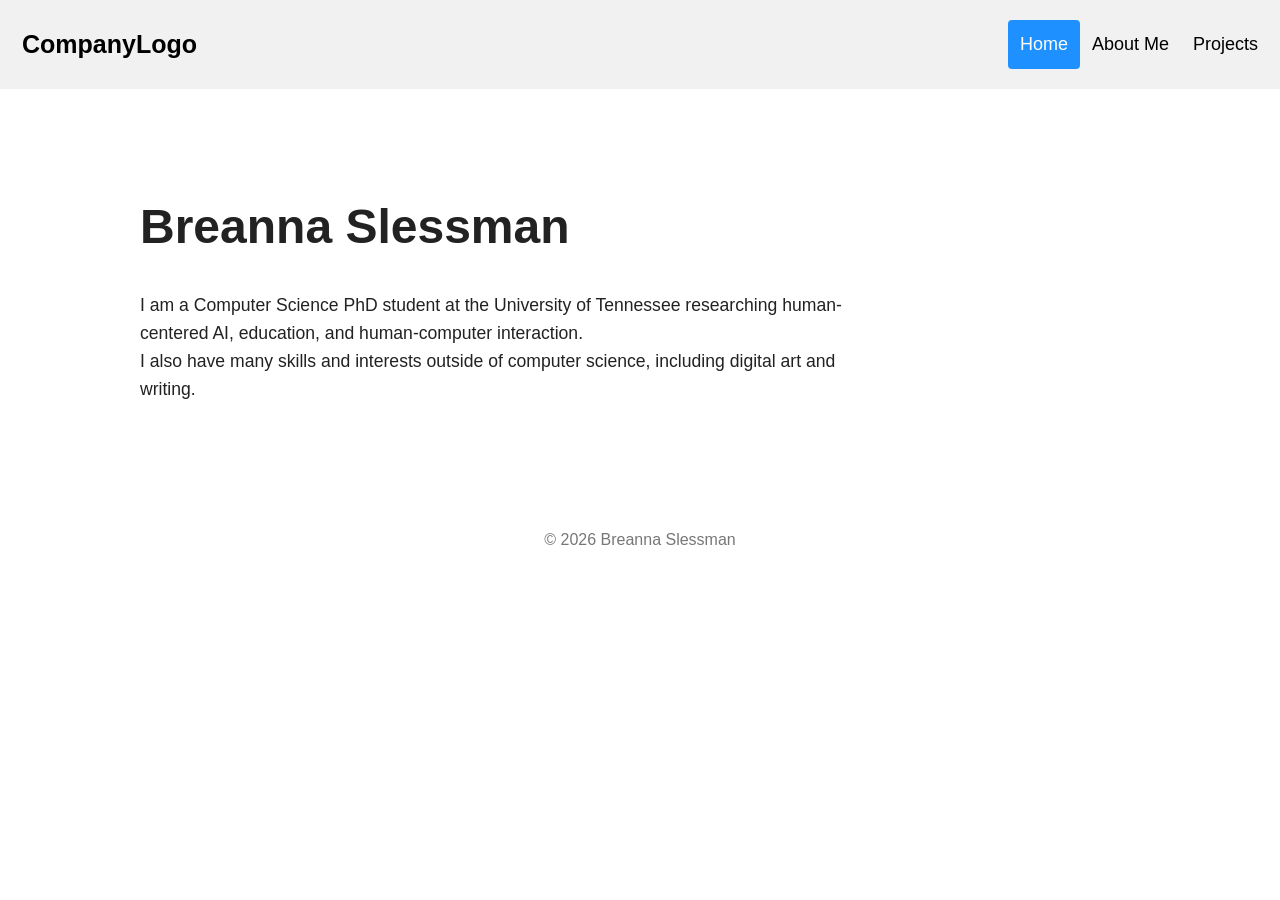
==== about.html @ af760375 "Trying to update the navigation?" ====
<!DOCTYPE html>
<html lang="en">

<head>
    <meta charset="UTF-8">
    <meta name="viewport" content="width=device-width, initial-scale=1.0">

    <title>Breanna Slessman</title>

    <link rel="stylesheet" href="styles.css">
</head>

<body>

    <div class="header">
      <a href="#default" class="logo">CompanyLogo</a>
      <div class="header-right">
        <a class="active" href="#index">Home</a>
        <a href="#about">About Me</a>
        <a href="#projects">Projects</a>
      </div>
    </div>

    <main>

        <section class="hero">
            <h1>Breanna Slessman</h1>

            <p>
                I am a Computer Science PhD student at the University
                of Tennessee researching human-centered AI, education,
                and human-computer interaction.
            <br>
                I also have many skills and interests outside of computer science,
                including digital art and writing.
            </p>

        </section>

    </main>

    <footer>
        <p>© 2026 Breanna Slessman</p>
    </footer>

</body>
</html>
---- styles.css ----
/* ---------- General ---------- */

body {
    margin: 0;
    font-family: Arial, sans-serif;
    line-height: 1.6;
    color: #222;
    background: #ffffff;
}


/* ---------- Navigation ---------- */

/* Style the header with a grey background and some padding */
.header {
  overflow: hidden;
  background-color: #f1f1f1;
  padding: 20px 10px;
}

/* Style the header links */
.header a {
  float: left;
  color: black;
  text-align: center;
  padding: 12px;
  text-decoration: none;
  font-size: 18px;
  line-height: 25px;
  border-radius: 4px;
}

/* Style the logo link (notice that we set the same value of line-height and font-size to prevent the header to increase when the font gets bigger */
.header a.logo {
  font-size: 25px;
  font-weight: bold;
}

/* Change the background color on mouse-over */
.header a:hover {
  background-color: #ddd;
  color: black;
}

/* Style the active/current link*/
.header a.active {
  background-color: dodgerblue;
  color: white;
}

/* Float the link section to the right */
.header-right {
  float: right;
}

/* Add media queries for responsiveness - when the screen is 500px wide or less, stack the links on top of each other */
@media screen and (max-width: 500px) {
  .header a {
    float: none;
    display: block;
    text-align: left;
  }
  .header-right {
    float: none;
  }
}


/* ---------- Main Content ---------- */

main {
    max-width: 1000px;
    margin: 0 auto;
    padding: 60px 30px;
}


/* ---------- Hero ---------- */

.hero {
    max-width: 750px;
}

.hero h1 {
    font-size: 3rem;
    margin-bottom: 10px;
}

.hero h2 {
    font-size: 1.4rem;
    font-weight: normal;
    color: #555;
}

.hero p {
    font-size: 1.1rem;
    margin-top: 25px;
}


/* ---------- Links ---------- */

.links {
    display: flex;
    gap: 15px;
    flex-wrap: wrap;
    margin-top: 30px;
}

.links a {
    text-decoration: none;
}


/* ---------- Footer ---------- */

footer {
    text-align: center;
    padding: 30px;
    color: #777;
}
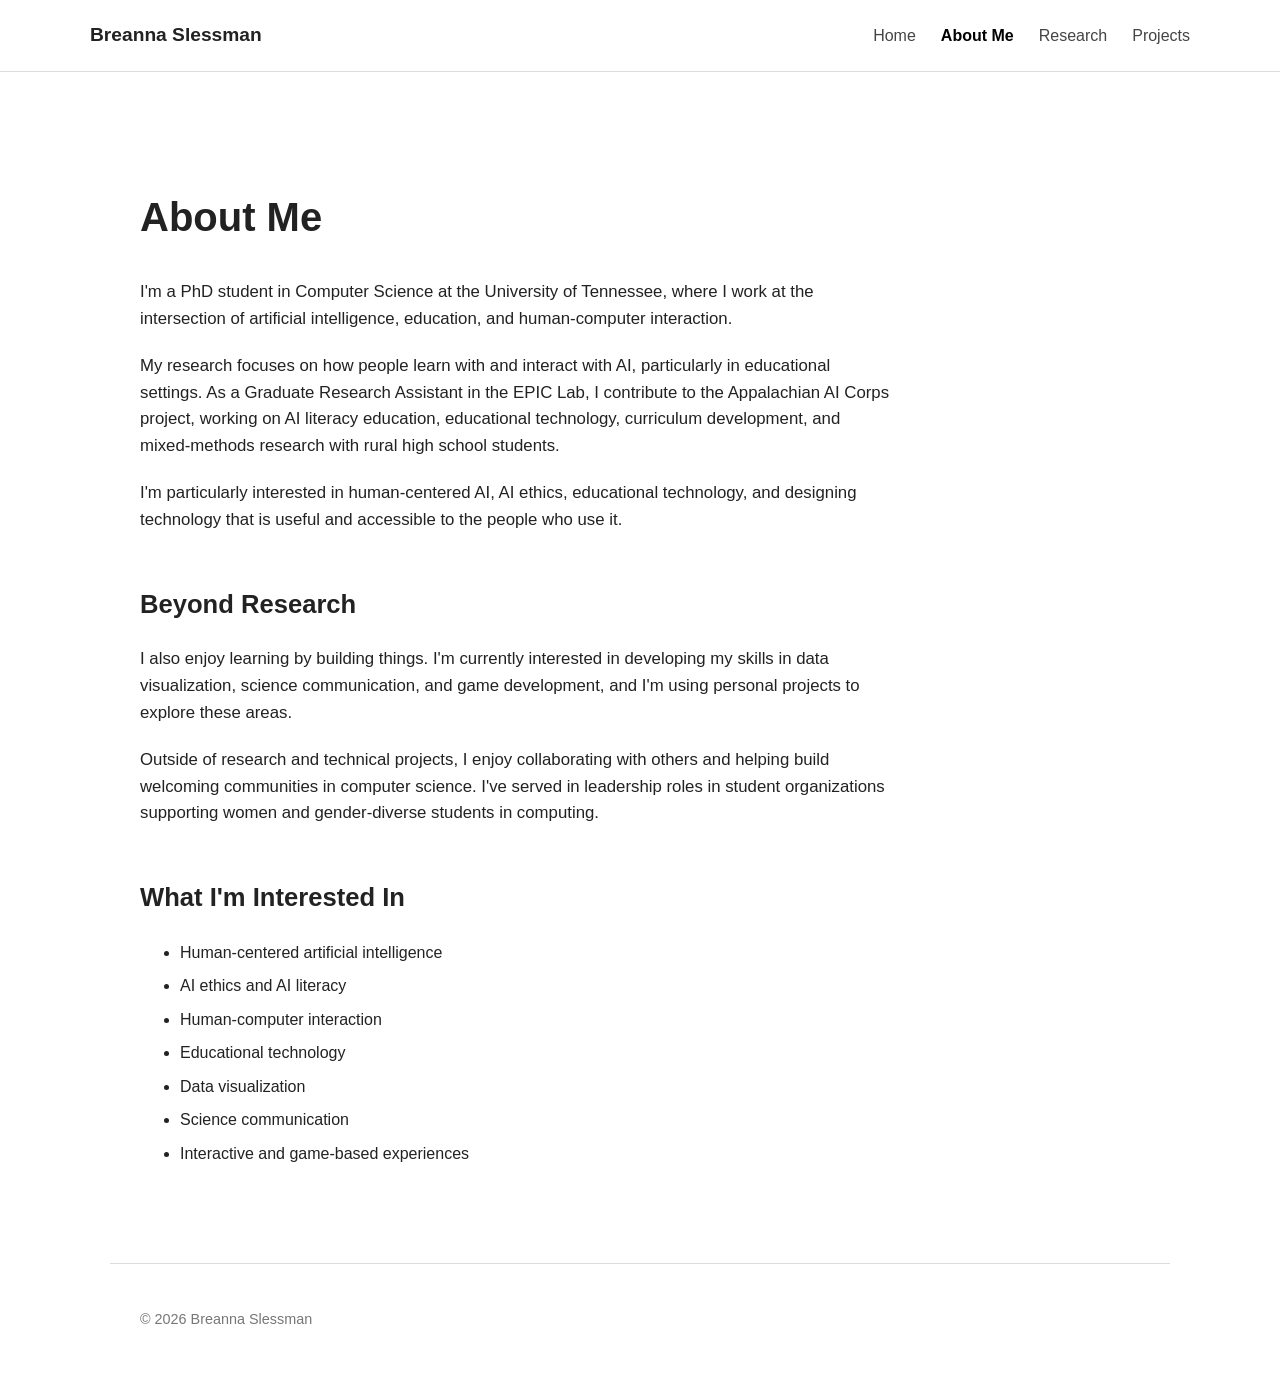
==== commit 777ca7c3: "Just need this to work first..." ====
--- a/about.html
+++ b/about.html
@@ -5,40 +5,94 @@
     <meta charset="UTF-8">
     <meta name="viewport" content="width=device-width, initial-scale=1.0">
 
-    <title>Breanna Slessman</title>
+    <title>About Me | Breanna Slessman</title>
 
     <link rel="stylesheet" href="styles.css">
 </head>
 
 <body>
 
-    <div class="header">
-      <a href="#default" class="logo">CompanyLogo</a>
-      <div class="header-right">
-        <a class="active" href="#index">Home</a>
-        <a href="#about">About Me</a>
-        <a href="#projects">Projects</a>
-      </div>
-    </div>
+    <!-- Navigation -->
+    <header>
+        <nav>
+            <a href="index.html" class="logo">Breanna Slessman</a>
 
+            <div class="nav-links">
+                <a href="index.html">Home</a>
+                <a class="active" href="about.html">About Me</a>
+                <a href="research.html">Research</a>
+                <a href="projects.html">Projects</a>
+            </div>
+        </nav>
+    </header>
+
+
+    <!-- Main Content -->
     <main>
 
-        <section class="hero">
-            <h1>Breanna Slessman</h1>
+        <section class="page-content">
+
+            <h1>About Me</h1>
 
             <p>
-                I am a Computer Science PhD student at the University
-                of Tennessee researching human-centered AI, education,
-                and human-computer interaction.
-            <br>
-                I also have many skills and interests outside of computer science,
-                including digital art and writing.
+                I'm a PhD student in Computer Science at the University
+                of Tennessee, where I work at the intersection of
+                artificial intelligence, education, and human-computer
+                interaction.
             </p>
+
+            <p>
+                My research focuses on how people learn with and interact
+                with AI, particularly in educational settings. As a
+                Graduate Research Assistant in the EPIC Lab, I contribute
+                to the Appalachian AI Corps project, working on AI literacy
+                education, educational technology, curriculum development,
+                and mixed-methods research with rural high school students.
+            </p>
+
+            <p>
+                I'm particularly interested in human-centered AI, AI ethics,
+                educational technology, and designing technology that is
+                useful and accessible to the people who use it.
+            </p>
+
+
+            <h2>Beyond Research</h2>
+
+            <p>
+                I also enjoy learning by building things. I'm currently
+                interested in developing my skills in data visualization,
+                science communication, and game development, and I'm using
+                personal projects to explore these areas.
+            </p>
+
+            <p>
+                Outside of research and technical projects, I enjoy
+                collaborating with others and helping build welcoming
+                communities in computer science. I've served in leadership
+                roles in student organizations supporting women and
+                gender-diverse students in computing.
+            </p>
+
+
+            <h2>What I'm Interested In</h2>
+
+            <ul>
+                <li>Human-centered artificial intelligence</li>
+                <li>AI ethics and AI literacy</li>
+                <li>Human-computer interaction</li>
+                <li>Educational technology</li>
+                <li>Data visualization</li>
+                <li>Science communication</li>
+                <li>Interactive and game-based experiences</li>
+            </ul>
 
         </section>
 
     </main>
 
+
+    <!-- Footer -->
     <footer>
         <p>© 2026 Breanna Slessman</p>
     </footer>
--- a/styles.css
+++ b/styles.css
@@ -1,81 +1,76 @@
-/* ---------- General ---------- */
+/* =========================
+   General
+   ========================= */
 
 body {
     margin: 0;
     font-family: Arial, sans-serif;
     line-height: 1.6;
     color: #222;
-    background: #ffffff;
+    background-color: #ffffff;
 }
 
 
-/* ---------- Navigation ---------- */
+/* =========================
+   Header / Navigation
+   ========================= */
 
-/* Style the header with a grey background and some padding */
-.header {
-  overflow: hidden;
-  background-color: #f1f1f1;
-  padding: 20px 10px;
+header {
+    border-bottom: 1px solid #ddd;
+    background-color: #ffffff;
 }
 
-/* Style the header links */
-.header a {
-  float: left;
-  color: black;
-  text-align: center;
-  padding: 12px;
-  text-decoration: none;
-  font-size: 18px;
-  line-height: 25px;
-  border-radius: 4px;
+nav {
+    max-width: 1100px;
+    margin: 0 auto;
+    padding: 20px 30px;
+
+    display: flex;
+    justify-content: space-between;
+    align-items: center;
 }
 
-/* Style the logo link (notice that we set the same value of line-height and font-size to prevent the header to increase when the font gets bigger */
-.header a.logo {
-  font-size: 25px;
-  font-weight: bold;
+.logo {
+    font-size: 1.2rem;
+    font-weight: bold;
+    color: #222;
+    text-decoration: none;
 }
 
-/* Change the background color on mouse-over */
-.header a:hover {
-  background-color: #ddd;
-  color: black;
+.nav-links {
+    display: flex;
+    gap: 25px;
 }
 
-/* Style the active/current link*/
-.header a.active {
-  background-color: dodgerblue;
-  color: white;
+.nav-links a {
+    color: #444;
+    text-decoration: none;
 }
 
-/* Float the link section to the right */
-.header-right {
-  float: right;
+.nav-links a:hover {
+    color: #000;
 }
 
-/* Add media queries for responsiveness - when the screen is 500px wide or less, stack the links on top of each other */
-@media screen and (max-width: 500px) {
-  .header a {
-    float: none;
-    display: block;
-    text-align: left;
-  }
-  .header-right {
-    float: none;
-  }
+.nav-links a.active {
+    font-weight: bold;
+    color: #000;
 }
 
 
-/* ---------- Main Content ---------- */
+/* =========================
+   Main Content
+   ========================= */
 
 main {
     max-width: 1000px;
     margin: 0 auto;
-    padding: 60px 30px;
+    padding: 80px 30px;
 }
 
 
-/* ---------- Hero ---------- */
+/* =========================
+   Hero
+   ========================= */
 
 .hero {
     max-width: 750px;
@@ -90,15 +85,18 @@
     font-size: 1.4rem;
     font-weight: normal;
     color: #555;
+    margin-top: 0;
 }
 
 .hero p {
     font-size: 1.1rem;
-    margin-top: 25px;
+    margin-top: 30px;
 }
 
 
-/* ---------- Links ---------- */
+/* =========================
+   Links / Buttons
+   ========================= */
 
 .links {
     display: flex;
@@ -108,14 +106,56 @@
 }
 
 .links a {
+    padding: 10px 18px;
+    border: 1px solid #ccc;
+    border-radius: 5px;
+
+    color: #222;
     text-decoration: none;
 }
 
+.links a:hover {
+    background-color: #f5f5f5;
+}
 
-/* ---------- Footer ---------- */
+
+/* =========================
+   Footer
+   ========================= */
 
 footer {
-    text-align: center;
+    max-width: 1000px;
+    margin: 0 auto;
     padding: 30px;
+    border-top: 1px solid #ddd;
+
     color: #777;
+    font-size: 0.9rem;
+}
+
+/* =========================
+   Page Content
+   ========================= */
+
+.page-content {
+    max-width: 750px;
+}
+
+.page-content h1 {
+    font-size: 2.5rem;
+    margin-bottom: 30px;
+}
+
+.page-content h2 {
+    margin-top: 50px;
+    font-size: 1.6rem;
+}
+
+.page-content p {
+    font-size: 1.05rem;
+    margin-bottom: 20px;
+}
+
+.page-content li {
+    margin-bottom: 8px;
 }
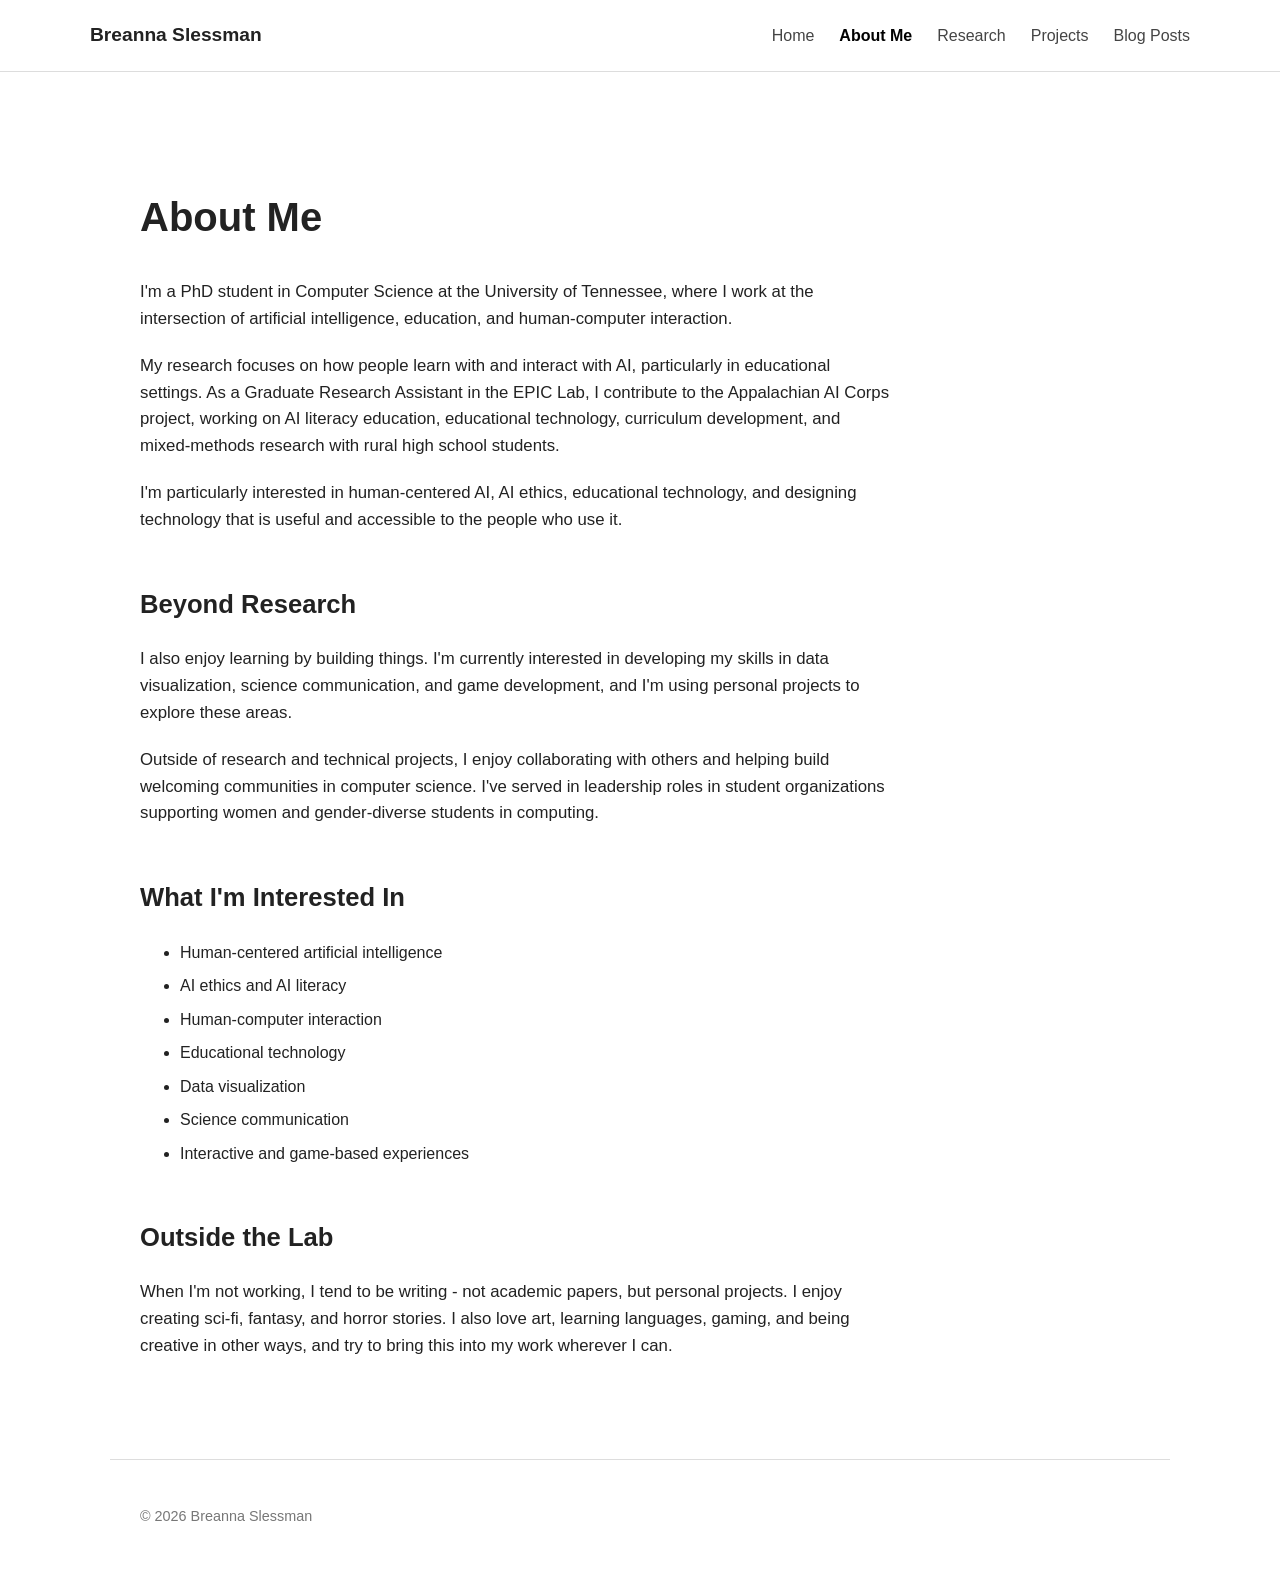
==== commit cb2fc5f6: "Basic Functionality Content is not there, but I think everything is fixed now." ====
--- a/about.html
+++ b/about.html
@@ -22,6 +22,7 @@
                 <a class="active" href="about.html">About Me</a>
                 <a href="research.html">Research</a>
                 <a href="projects.html">Projects</a>
+                <a href="blog.html">Blog Posts</a>            
             </div>
         </nav>
     </header>
@@ -87,6 +88,16 @@
                 <li>Interactive and game-based experiences</li>
             </ul>
 
+            <h2>Outside the Lab</h2>
+
+            <p>
+                When I'm not working, I tend to be writing - not academic papers,
+                but personal projects. I enjoy creating sci-fi, fantasy,
+                and horror stories. I also love art, learning languages, gaming, 
+                and being creative in other ways, and try to bring this into my work 
+                wherever I can.
+            </p>
+
         </section>
 
     </main>
